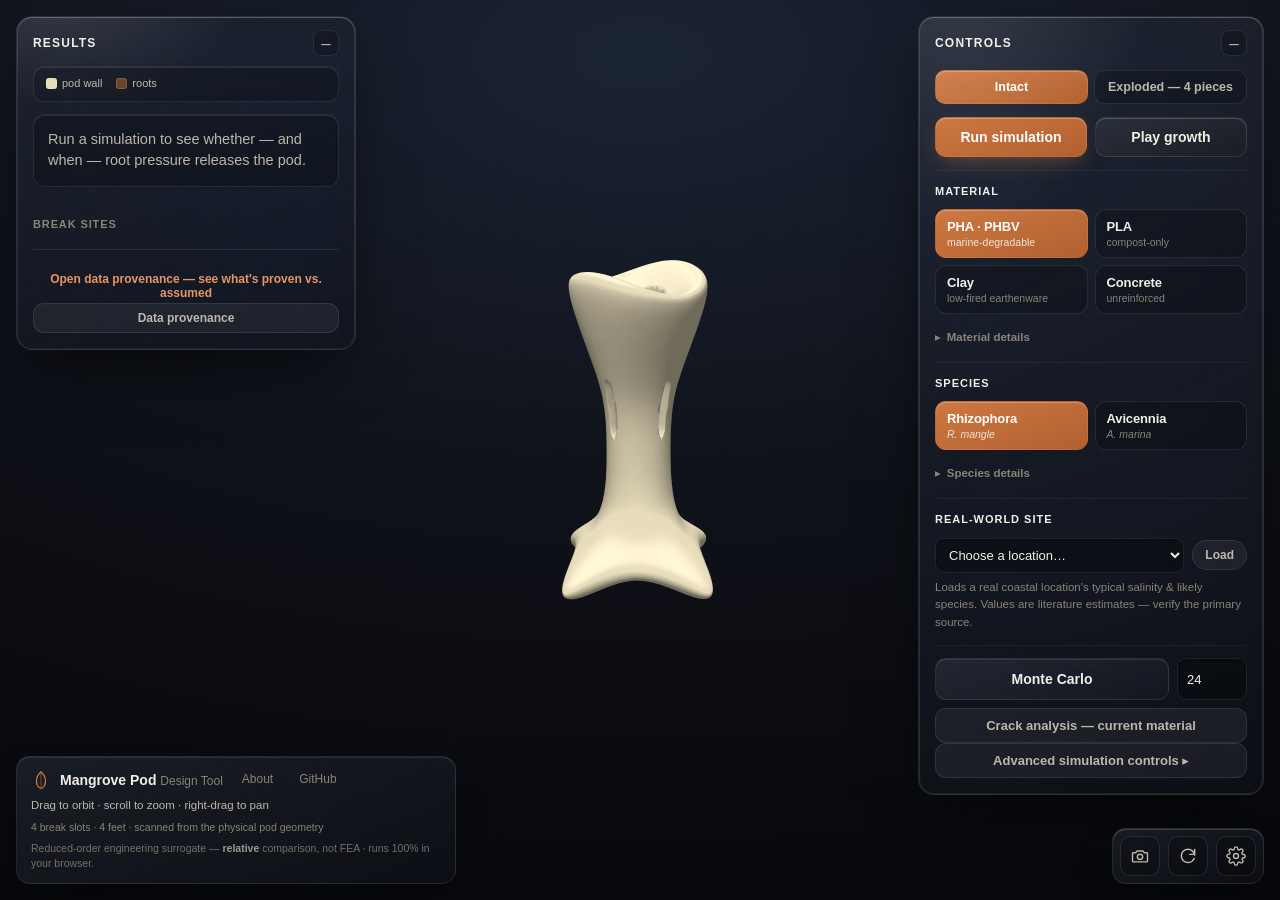
==== docs/index.html @ 07806702 "Stop the underground roots loading the pod wall Closes the station-count parity gap: the browser cou" ====
<!DOCTYPE html>
<html lang="en">
<head>
<meta charset="utf-8">
<meta name="viewport" content="width=device-width, initial-scale=1">
<title>Mangrove Pod — Design Tool</title>
<script src="https://cdn.plot.ly/plotly-2.35.2.min.js" charset="utf-8"></script>
<link rel="stylesheet" href="static/base.css?v=44">
<link rel="stylesheet" href="static/style.css?v=44">
</head>
<body class="tool-body">
<div id="boot"><div class="boot-mark"></div><div id="bootmsg">Loading the pod &amp; booting the in-browser engine…</div></div>

<!-- ===== FULL-BLEED 3-D SCENE (background) ============================== -->
<div id="viewpane">
  <div id="plot"></div>
  <div id="overlay" class="hidden" role="status" aria-live="polite"><div class="spinner"></div><span id="overlayMsg">simulating…</span></div>
  <div id="animBar" class="animbar hidden">
    <button id="animPlay" class="abtn" onclick="document.getElementById('playBtn').click()" title="play / pause" aria-label="play / pause"></button>
    <div class="seg small" id="speedSeg">
      <button type="button" class="segbtn active" data-speed="1">1×</button>
      <button type="button" class="segbtn" data-speed="2">2×</button>
      <button type="button" class="segbtn" data-speed="4">4×</button>
    </div>
    <input type="range" id="anim_timeline" class="animrange" min="1" max="120" step="1" value="1" title="scrub through growth">
    <div id="anim_readout" class="animreadout">—</div>
  </div>
</div>

<!-- ===== TOP-LEFT — RESULTS ============================================ -->
<aside id="results" class="glasspanel glass-sheen panel-tl">
  <div class="panel-head">
    <h2 class="results-h">Results</h2>
    <button id="panel-results-min" class="minbtn" title="collapse" aria-label="collapse">–</button>
  </div>
  <div class="panel-scroll" id="resultsScroll">
    <div class="viewpane-legend" id="legend"></div>
    <div id="verdict" class="verdict idle" role="status" aria-live="polite">Run a simulation to see whether — and when — root pressure releases the pod.</div>
    <div id="timeline" class="timeline hidden"></div>
    <div id="statcards"></div>
    <h3>Break sites</h3>
    <div id="siteChart"></div>
    <div id="stressChartWrap" class="hidden">
      <h3>Seam stress vs. remaining strength <span class="subnote">MPa over the growth window</span></h3>
      <div id="stressChart"></div>
    </div>
    <div id="detail"></div>
    <div id="provMini" class="provmini"></div>
    <button id="provBtn" class="ghost small wide">Data provenance</button>
  </div>
</aside>

<!-- ===== TOP-RIGHT — PRIMARY CONTROLS ================================= -->
<aside id="controls" class="glasspanel glass-sheen panel-tr">
  <div class="panel-head">
    <h2 class="results-h">Controls</h2>
    <button id="panel-controls-min" class="minbtn" title="collapse" aria-label="collapse">–</button>
  </div>
  <div class="panel-scroll" id="controlsScroll">
    <!-- view -->
    <div class="seg" id="viewSeg">
      <button type="button" class="segbtn active" data-view="intact">Intact</button>
      <button type="button" class="segbtn" data-view="exploded">Exploded — 4 pieces</button>
    </div>

    <!-- primary run actions -->
    <div class="actions primary-actions">
      <button id="runBtn" class="primary">Run simulation</button>
      <button id="playBtn" class="primary alt">Play growth</button>
    </div>

    <!-- material presets (big toggles) -->
    <div class="ctl-group">
      <div class="ctl-label">Material</div>
      <div class="toggle-grid" id="materialToggles">
        <button type="button" class="ptoggle" data-material="pha"><b>PHA · PHBV</b><span>marine-degradable</span></button>
        <button type="button" class="ptoggle" data-material="pla"><b>PLA</b><span>compost-only</span></button>
        <button type="button" class="ptoggle" data-material="clay"><b>Clay</b><span>low-fired earthenware</span></button>
        <button type="button" class="ptoggle" data-material="concrete"><b>Concrete</b><span>unreinforced</span></button>
      </div>
      <!-- hidden source-of-truth select (engine + app.js read this id unchanged) -->
      <select id="material" class="src-select">
        <option value="pha">PHA / PHBV — marine-degradable</option>
        <option value="pla">PLA — industrial-compost only</option>
        <option value="clay">Clay — low-fired earthenware</option>
        <option value="concrete">Concrete — unreinforced</option>
      </select>
      <div id="materialWarn" class="warn hidden"></div>
      <details class="mini-detail">
        <summary>Material details</summary>
        <div id="materialCard" class="matcard"></div>
        <p class="estnote">All material constants are <b>engineering estimates requiring lab
          verification</b> — not datasheet or pod-measured values.</p>
      </details>
    </div>

    <!-- species presets (toggles) -->
    <div class="ctl-group">
      <div class="ctl-label">Species</div>
      <div class="toggle-grid two" id="speciesToggles">
        <button type="button" class="ptoggle" data-species="rhizophora"><b>Rhizophora</b><span><i>R. mangle</i></span></button>
        <button type="button" class="ptoggle" data-species="avicennia"><b>Avicennia</b><span><i>A. marina</i></span></button>
      </div>
      <select id="species" class="src-select">
        <option value="rhizophora">Rhizophora mangle</option>
        <option value="avicennia">Avicennia marina</option>
      </select>
      <details class="mini-detail">
        <summary>Species details</summary>
        <div id="speciesInfo" class="matcard"></div>
        <p class="hint" id="salNote"></p>
      </details>
    </div>

    <!-- real-world site loader -->
    <div class="ctl-group site-loader">
      <div class="ctl-label">Real-world site</div>
      <div class="site-row">
        <select id="siteSelect" aria-label="Real-world coastal site"></select>
        <button id="siteLoad" class="ghost small">Load</button>
      </div>
      <p class="hint" id="siteNote">Loads a real coastal location's typical salinity &amp; likely
        species. Values are literature estimates — verify the primary source.</p>
    </div>

    <!-- secondary analyses -->
    <div class="ctl-group secondary-actions">
      <div class="mcrow">
        <button id="mcBtn">Monte Carlo</button>
        <input type="number" id="n_runs" value="24" min="2" max="120"
               title="number of randomized pods to sample" aria-label="Monte Carlo sample count">
      </div>
      <button id="crackBtn" class="ghost wide">Crack analysis — current material</button>
      <button id="advBtn" class="ghost wide adv-open">Advanced simulation controls ▸</button>
    </div>
  </div>
</aside>

<!-- ===== BOTTOM-LEFT — branding + interaction hint ==================== -->
<div class="panel-bl">
  <div class="brand-row">
    <a class="brand-mark" href="index.html" aria-label="Mangrove Pod — Design Tool">
      <svg class="nav-mark" viewBox="0 0 24 24" fill="none" aria-hidden="true">
        <path d="M12 2c3.6 3.2 5.4 7 5.4 11.1 0 4.3-2.4 8.9-5.4 8.9s-5.4-4.6-5.4-8.9C6.6 9 8.4 5.2 12 2Z"
              stroke="currentColor" stroke-width="1.5" stroke-linejoin="round"/>
        <path d="M12 3.2V21" stroke="currentColor" stroke-width="1.2" opacity=".55"/>
      </svg>
      <span>Mangrove&nbsp;Pod <span class="nav-sub">Design Tool</span></span>
    </a>
    <a class="mini-link" href="showcase.html">About</a>
    <a class="mini-link" href="https://github.com/antalneu/mangrove-pod-sim" target="_blank" rel="noopener">GitHub</a>
  </div>
  <div class="hint-row">Drag to orbit · scroll to zoom · right-drag to pan</div>
  <div class="scene-note" id="podinfo">loading pod…</div>
  <div class="scene-note dim">Reduced-order engineering surrogate — <b>relative</b> comparison, not FEA · runs 100% in your browser.</div>
</div>

<!-- ===== BOTTOM-RIGHT — icon cluster ================================== -->
<div class="panel-br">
  <div id="settingsPop" class="settings-pop hidden">
    <div class="pop-label">Layers</div>
    <label class="chk"><input type="checkbox" id="show_stress" checked> Stress heatmap overlay</label>
    <label class="chk"><input type="checkbox" id="show_roots" checked> Roots</label>
    <label class="chk"><input type="checkbox" id="show_ground" checked> Ground / substrate</label>
    <button id="advBtn2" class="ghost small wide adv-open">Advanced simulation controls ▸</button>
  </div>
  <div class="icon-cluster">
    <button id="shotBtn" class="iconbtn" title="Save a screenshot (PNG)" aria-label="screenshot">
      <svg viewBox="0 0 24 24" fill="none" stroke="currentColor" stroke-width="1.7" stroke-linecap="round" stroke-linejoin="round">
        <path d="M4 8h3l1.5-2h7L17 8h3a1 1 0 0 1 1 1v9a1 1 0 0 1-1 1H4a1 1 0 0 1-1-1V9a1 1 0 0 1 1-1Z"/><circle cx="12" cy="13" r="3.2"/></svg>
    </button>
    <button id="resetViewBtn" class="iconbtn" title="Reset the camera view" aria-label="reset view">
      <svg viewBox="0 0 24 24" fill="none" stroke="currentColor" stroke-width="1.7" stroke-linecap="round" stroke-linejoin="round">
        <path d="M20 11a8 8 0 1 0-.6 4"/><path d="M20 4v6h-6"/></svg>
    </button>
    <button id="settingsBtn" class="iconbtn" title="Layers &amp; settings" aria-label="settings">
      <svg viewBox="0 0 24 24" fill="none" stroke="currentColor" stroke-width="1.7" stroke-linecap="round" stroke-linejoin="round">
        <circle cx="12" cy="12" r="3"/><path d="M19.4 15a1.65 1.65 0 0 0 .33 1.82l.06.06a2 2 0 1 1-2.83 2.83l-.06-.06a1.65 1.65 0 0 0-1.82-.33 1.65 1.65 0 0 0-1 1.51V21a2 2 0 0 1-4 0v-.09A1.65 1.65 0 0 0 9 19.4a1.65 1.65 0 0 0-1.82.33l-.06.06a2 2 0 1 1-2.83-2.83l.06-.06a1.65 1.65 0 0 0 .33-1.82 1.65 1.65 0 0 0-1.51-1H3a2 2 0 0 1 0-4h.09A1.65 1.65 0 0 0 4.6 9a1.65 1.65 0 0 0-.33-1.82l-.06-.06a2 2 0 1 1 2.83-2.83l.06.06a1.65 1.65 0 0 0 1.82.33H9a1.65 1.65 0 0 0 1-1.51V3a2 2 0 0 1 4 0v.09a1.65 1.65 0 0 0 1 1.51 1.65 1.65 0 0 0 1.82-.33l.06-.06a2 2 0 1 1 2.83 2.83l-.06.06a1.65 1.65 0 0 0-.33 1.82V9c.2.63.77 1.09 1.44 1.15H21a2 2 0 0 1 0 4h-.09a1.65 1.65 0 0 0-1.51 1Z"/></svg>
    </button>
  </div>
</div>

<!-- ===== ADVANCED CONTROLS DRAWER (right slide-in) ==================== -->
<div id="advPanel" class="provpanel hidden">
  <div class="provinner">
    <div class="provtop">
      <h2>Advanced simulation controls</h2>
      <button id="advClose" class="ghost">Close</button>
    </div>
    <p class="controls-intro">Every granular control lives here. Shape the break, the growing
      conditions and the solver, then run the simulation from the top-right panel.</p>

    <section>
      <h2>Break design</h2>
      <label>Design preset
        <select id="preset">
          <option value="as-drawn">As drawn (detected geometry)</option>
          <option value="unscored-seams">As moulded — no seam scoring</option>
          <option value="shallow-seams">Shallow seam scoring (60%)</option>
          <option value="deep-seams">Deep seam scoring (92%)</option>
          <option value="shorter-slots">Shorter slots</option>
          <option value="longer-slots">Longer slots</option>
          <option value="slots-higher">Slots higher</option>
          <option value="slots-lower">Slots lower</option>
          <option value="wider-slots">Wider slots</option>
          <option value="narrower-slots">Narrower slots</option>
          <option value="8-slots">Eight slots</option>
          <option value="slots-over-splits">Slots over splits</option>
          <option value="deep-base-score">Deep base score</option>
          <option value="custom">Custom…</option>
        </select>
      </label>
      <div id="paramBox">
        <label>Number of break slots <output id="o_n_slots">4</output>
          <input type="range" id="n_slots" min="3" max="10" step="1" value="4"></label>
        <label>Slot length <span class="unit">× pod height</span> <output id="o_slot_length_frac">0.22</output>
          <input type="range" id="slot_length_frac" min="0.08" max="0.40" step="0.01" value="0.22"></label>
        <label>Slot width <span class="unit">degrees</span> <output id="o_slot_width_deg">15</output>
          <input type="range" id="slot_width_deg" min="6" max="30" step="1" value="15"></label>
        <label>Slot height on the wall <span class="unit">× pod height</span> <output id="o_slot_z_center_frac">0.55</output>
          <input type="range" id="slot_z_center_frac" min="0.35" max="0.70" step="0.01" value="0.55"></label>
        <label>Align slots over
          <select id="align"><option value="feet">the feet</option><option value="split">the splits (between feet)</option></select></label>
        <label>Base split scoring <output id="o_split_score">0.35</output>
          <input type="range" id="split_score" min="0" max="0.9" step="0.05" value="0.35"></label>
      </div>
      <div class="subhead">Quarter-piece seams <span class="subnote">rim → slot → foot</span></div>
      <label>Seam depth / scoring <output id="o_seam_score">0.85</output>
        <input type="range" id="seam_score" min="0" max="0.95" step="0.01" value="0.85"></label>
      <p class="hint" id="seamThicknessNote">Scoring is the strongest lever in the model: wall stress
        rises as 1/t for hoop tension and 1/t² for bending, so the net wall left at the seam decides
        whether a root can release the pod at all.</p>
      <label>Seam width <span class="unit">degrees</span> <output id="o_seam_width_deg">50</output>
        <input type="range" id="seam_width_deg" min="10" max="80" step="2" value="50"></label>
      <label>Seam rotation <span class="unit">degrees</span> <output id="o_theta_offset_deg">0</output>
        <input type="range" id="theta_offset_deg" min="-45" max="45" step="1" value="0"></label>
    </section>

    <section>
      <h2>Environment</h2>
      <label>Salinity <span class="unit">ppt</span> <output id="o_salinity_ppt">20</output>
        <input type="range" id="salinity_ppt" min="0" max="40" step="1" value="20"></label>
      <p class="hint" id="salNoteAdv">Optimal early-growth band shown per species; outside it,
        growth slows and the same steps span more real time. Use the <b>Real-world site</b>
        loader (top-right) to set salinity for a named location.</p>
    </section>

    <section>
      <h2>Root force <span class="tag est">estimate</span></h2>
      <label>Root growth pressure <span class="unit">MPa</span> <output id="o_root_pressure_mpa">0.75</output>
        <input type="range" id="root_pressure_mpa" min="0.5" max="1.0" step="0.05" value="0.75"></label>
      <p class="hint">Default 0.5–1.0 MPa is <b>estimated from general tree-root
        biomechanics</b> (not mangrove-specific). Treat as a starting point pending
        physical validation.</p>
      <div class="calib">
        <label class="chk"><input type="checkbox" id="calibration_active"> Calibration mode — use a measured force</label>
        <div id="calibBox" class="calibbox">
          <label>Measured root force <span class="unit">N</span>
            <input type="number" id="calibration_force_n" placeholder="e.g. 3.5" step="0.1" min="0"></label>
          <label>Root-tip contact area <span class="unit">mm²</span>
            <input type="number" id="calibration_area_mm2" value="5" step="0.5" min="0.1"></label>
          <div id="calibOut" class="calibout">enter a load-cell reading to override the estimate</div>
        </div>
      </div>
    </section>

    <section>
      <h2>Root growth stage</h2>
      <label>Root growth stage <output id="o_root_stage">100</output><span class="unit">%</span>
        <input type="range" id="root_stage" min="0" max="100" step="1" value="100"></label>
      <p class="hint">How far the prop-root cage has extended into the substrate. Roots stay
        hidden inside the intact pod — they appear in the <b>Exploded</b> view or once the
        animation breaks through.</p>
    </section>

    <section>
      <h2>Solver</h2>
      <div class="subhead">Root growth</div>
      <label>Random seed <output id="o_seed">1</output>
        <input type="range" id="seed" min="0" max="60" step="1" value="1"></label>
      <label>Root downward bias <output id="o_down_bias">0.55</output>
        <input type="range" id="down_bias" min="0.1" max="1.0" step="0.05" value="0.55"></label>
      <label>Root pull toward slots / feet <output id="o_slot_bias">2.2</output>
        <input type="range" id="slot_bias" min="0" max="4" step="0.1" value="2.2"></label>
      <label>Root density <span class="unit">attractors</span> <output id="o_n_attractors">2600</output>
        <input type="range" id="n_attractors" min="1000" max="4000" step="100" value="2600"></label>
      <div class="subhead">Pressure &amp; failure</div>
      <label>Wall contact stiffness <output id="o_contact_stiffness">20</output>
        <input type="range" id="contact_stiffness" min="5" max="40" step="1" value="20"></label>
      <label>Simulation length <span class="unit">steps</span> <output id="o_n_time_steps">120</output>
        <input type="range" id="n_time_steps" min="60" max="160" step="5" value="120"></label>
      <label>Planting-team pull assist <span class="unit">MPa</span> <output id="o_pull_assist">0</output>
        <input type="range" id="pull_assist" min="0" max="1" step="0.05" value="0"></label>
      <p class="hint">An extra bearing pressure applied below the waist, standing in for a
        planting team helping the pod open at outplanting.</p>
    </section>
  </div>
</div>

<!-- ===== DATA PROVENANCE DRAWER ======================================= -->
<div id="provPanel" class="provpanel hidden">
  <div class="provinner">
    <div class="provtop">
      <h2>Data provenance — what's proven vs. assumed</h2>
      <button id="provClose" class="ghost">Close</button>
    </div>
    <div id="provRoadmap" class="roadmap"></div>
    <div id="provCounts" class="provcounts"></div>
    <div id="provTable"></div>
  </div>
</div>

<!-- ===== CRACK ANALYSIS DRAWER ======================================== -->
<div id="crackPanel" class="provpanel hidden">
  <div class="provinner">
    <div class="provtop">
      <h2>Material crack analysis</h2>
      <button id="crackClose" class="ghost">Close</button>
    </div>
    <div id="crackBody"></div>
  </div>
</div>

<script src="data/pod.js?v=44"></script>
<script src="data/pieces.js?v=44"></script>
<script src="data/podviz.js?v=44"></script>
<script src="static/engine.js?v=44"></script>
<script src="static/app.js?v=44"></script>
</body>
</html>
---- docs/static/base.css ----
/* =========================================================================
   base.css — shared design system for the Mangrove Pod site
   DARK "Liquid Glass" direction (iOS-27 refined): near-black neutral stage,
   translucent frosted panels with real depth, background-responsive blur, a
   specular top edge and soft inner shading so glass reads as a physical pane —
   tuned for contrast/legibility, not raw transparency. The pod's own material
   colours (terracotta clay / concrete grey / tan bioplastic) are the only hues.
   ========================================================================= */
:root{
  /* --- stage (the near-black neutral the glass floats on) --- */
  --stage:      #0a0b0e;   /* base background                          */
  --stage-2:    #121722;   /* faint lift toward the 3-D scene          */
  --stage-3:    #0d0f14;   /* deep edges                               */

  /* --- glass fills (dark translucency, contrast-tuned) --- */
  --glass-a:    rgba(38,42,52,.60);   /* panel — top of the fill gradient   */
  --glass-b:    rgba(18,20,27,.52);   /* panel — bottom of the fill gradient*/
  --card-a:     rgba(48,53,64,.55);   /* raised card — lighter, catches light*/
  --card-b:     rgba(24,27,35,.48);
  --sink:       rgba(0,0,0,.30);      /* recessed field (inputs)            */
  --sink-2:     rgba(0,0,0,.22);

  /* --- glass edges (the specular/depth cues) --- */
  --edge:       rgba(255,255,255,.09);   /* hairline border               */
  --edge-soft:  rgba(255,255,255,.055);  /* fainter divider               */
  --edge-hi:    rgba(255,255,255,.18);   /* bright specular top rim       */
  --edge-hi-2:  rgba(255,255,255,.10);   /* secondary sheen               */
  --edge-lo:    rgba(0,0,0,.45);         /* dark bottom edge              */

  /* --- glass filters --- */
  --blur:       blur(26px) saturate(185%) brightness(1.06);
  --blur-lite:  blur(16px) saturate(160%);

  /* legacy aliases (kept so any older rule/selector stays coherent in dark) */
  --paper:      var(--stage);
  --paper-2:    #14161d;
  --paper-3:    #191c24;
  --paper-sink: var(--sink);
  --line:       var(--edge);
  --line-soft:  var(--edge-soft);

  /* --- ink (warm near-white on dark; never pure #fff) --- */
  --ink:        #f2efe8;   /* headlines / primary text                 */
  --ink-2:      #bdb7ab;   /* body / secondary                         */
  --ink-3:      #8a8477;   /* muted / captions                         */

  /* --- material accents (the ONLY real colour — echo the 3-D pod) --- */
  --clay:       #cd7842;   /* terracotta earthenware (brightened for dark) */
  --clay-deep:  #b1602f;
  --clay-lite:  #e69564;   /* thin text / rims                          */
  --concrete:   #a8a49a;   /* unreinforced concrete grey                */
  --tan:        #d4b063;   /* tan bioplastic                            */
  --tan-deep:   #b8934a;

  --accent:     var(--clay);
  --good:       #74b06a;   /* botanical green (verdicts) on dark        */
  --warn:       var(--clay);
  --bad:        #dd6350;

  /* --- type --- */
  --sans: -apple-system, "SF Pro Display", "SF Pro Text", "Helvetica Neue",
          Helvetica, Arial, system-ui, "Segoe UI", Roboto, sans-serif;
  --mono: "SF Mono", ui-monospace, "SFMono-Regular", "Roboto Mono", Menlo,
          Consolas, monospace;

  --nav-h: 60px;
  --maxw: 1240px;
  --ease: cubic-bezier(.22,.61,.36,1);
}

*{box-sizing:border-box}
html{-webkit-text-size-adjust:100%}
html,body{margin:0;background:var(--stage);color:var(--ink);
  font-family:var(--sans);font-size:16px;line-height:1.6;
  -webkit-font-smoothing:antialiased;text-rendering:optimizeLegibility}
body{overflow-x:hidden}
a{color:inherit;text-decoration:none}
img{max-width:100%}

/* -------- the Liquid-Glass recipe (shared) --------
   dark translucent fill with a soft top→bottom light gradient, strong
   background-responsive blur, a hairline border, and layered inset shadows:
   a bright specular top rim + a dark bottom edge = a pane with real depth. */
.glass{
  position:relative;
  background:linear-gradient(157deg,var(--glass-a),var(--glass-b));
  backdrop-filter:var(--blur);-webkit-backdrop-filter:var(--blur);
  border:1px solid var(--edge);
  box-shadow:
    inset 0 1px 0 var(--edge-hi),
    inset 0 0 0 1px var(--edge-hi-2),
    inset 0 -1px 0 var(--edge-lo),
    0 18px 48px -14px rgba(0,0,0,.66);
}
/* a faint diagonal specular sheen across the top — reads as light catching glass */
.glass-sheen::before{content:"";position:absolute;inset:0;border-radius:inherit;
  pointer-events:none;background:
    radial-gradient(120% 80% at 12% -10%, rgba(255,255,255,.12), rgba(255,255,255,0) 46%);
  mix-blend-mode:screen}

/* -------- typography primitives -------- */
.eyebrow{font-size:12px;font-weight:600;letter-spacing:.16em;text-transform:uppercase;
  color:var(--ink-3)}
.eyebrow.accent{color:var(--clay)}
h1,h2,h3{margin:0;font-weight:600;letter-spacing:-.02em;line-height:1.05;color:var(--ink)}
.display{font-size:clamp(2.6rem,7vw,5.6rem);font-weight:600;letter-spacing:-.035em;line-height:1.0}
.headline{font-size:clamp(1.9rem,4.2vw,3.4rem);font-weight:600;letter-spacing:-.028em;line-height:1.08}
.lede{font-size:clamp(1.05rem,1.7vw,1.35rem);color:var(--ink-2);font-weight:400;line-height:1.5}
.tnum{font-variant-numeric:tabular-nums}

/* -------- shared top nav (glass) -------- */
.nav{position:fixed;top:0;left:0;right:0;height:var(--nav-h);z-index:60;
  display:flex;align-items:center;justify-content:space-between;
  padding:0 clamp(16px,4vw,40px);
  background:linear-gradient(180deg,rgba(20,22,29,.72),rgba(12,13,18,.60));
  backdrop-filter:var(--blur);-webkit-backdrop-filter:var(--blur);
  border-bottom:1px solid var(--edge);
  box-shadow:inset 0 1px 0 var(--edge-hi), 0 10px 30px -12px rgba(0,0,0,.7);
  transition:border-color .3s, background .3s}
.nav.scrolled{background:linear-gradient(180deg,rgba(20,22,29,.82),rgba(12,13,18,.7))}
.nav-brand{display:flex;align-items:center;gap:10px;font-weight:600;letter-spacing:-.01em;
  font-size:15px;color:var(--ink)}
.nav-sub{color:var(--ink-3);font-weight:500;font-size:13px;letter-spacing:0}
.nav-mark{width:22px;height:22px;flex:0 0 auto;color:var(--clay)}
.nav-links{display:flex;align-items:center;gap:6px}
.nav-link{position:relative;padding:8px 14px;border-radius:999px;font-size:14px;font-weight:500;
  color:var(--ink-2);transition:color .2s, background .2s}
.nav-link:hover{color:var(--ink)}
.nav-link.active{color:var(--ink);font-weight:600}
.nav-link.active::after{content:"";position:absolute;left:14px;right:14px;bottom:2px;height:2px;
  border-radius:2px;background:var(--clay)}
.nav-link.cta{background:var(--clay);color:#fff;font-weight:600}
.nav-link.cta:hover{background:var(--clay-deep);color:#fff}
.nav-ext{color:var(--ink-3);font-size:13px;padding:8px 12px;border-radius:999px;
  transition:color .2s, background .2s}
.nav-ext:hover{color:var(--ink);background:var(--edge-soft)}

/* -------- buttons (shared, glassy) -------- */
.btn{cursor:pointer;font-family:inherit;font-size:14px;font-weight:600;
  border-radius:999px;padding:11px 22px;border:1px solid var(--edge);
  background:linear-gradient(160deg,var(--card-a),var(--card-b));color:var(--ink);
  backdrop-filter:var(--blur-lite);-webkit-backdrop-filter:var(--blur-lite);
  box-shadow:inset 0 1px 0 var(--edge-hi-2);transition:.18s var(--ease)}
.btn:hover{border-color:var(--edge-hi);color:#fff}
.btn.solid,.btn.clay{background:linear-gradient(160deg,var(--clay),var(--clay-deep));
  border-color:transparent;color:#fff;box-shadow:inset 0 1px 0 rgba(255,255,255,.25),0 6px 18px -6px rgba(205,120,66,.5)}
.btn.solid:hover,.btn.clay:hover{filter:brightness(1.07)}

/* -------- utility -------- */
.wrap{max-width:var(--maxw);margin:0 auto;width:100%}
.sr-only{position:absolute;width:1px;height:1px;overflow:hidden;clip:rect(0 0 0 0)}

@media (prefers-reduced-motion: reduce){
  *{scroll-behavior:auto !important}
}
---- docs/static/style.css ----
/* =========================================================================
   style.css — Design Tool, DARK "Liquid Glass" theme (matches base.css tokens)
   Depends on base.css (loaded first) for the palette, glass recipe, nav, buttons.
   Every selector app.js emits dynamically is preserved — only the surface
   treatment changes. Simulation logic/data untouched.
   ========================================================================= */
.tool-body{font-size:14px;color:var(--ink);
  background:
    radial-gradient(140% 120% at 18% -8%, #171d2a 0%, transparent 42%),
    radial-gradient(120% 120% at 100% 0%, #14110e 0%, transparent 40%),
    var(--stage)}

/* ---- boot veil ---- */
#boot{position:fixed;inset:0;z-index:200;display:flex;flex-direction:column;
  align-items:center;justify-content:center;gap:16px;
  background:radial-gradient(120% 100% at 50% 20%, #12141b 0%, var(--stage) 70%);
  color:var(--ink-3);font-size:14px;text-align:center;padding:0 24px}
#boot.hidden{display:none}
.boot-mark{width:30px;height:30px;border-radius:50%;border:2px solid var(--edge);
  border-top-color:var(--clay);animation:bootspin 1s linear infinite}
@keyframes bootspin{to{transform:rotate(360deg)}}
#bootmsg small{color:var(--ink-3)}

/* =========================================================================
   FULL-BLEED SCENE + FLOATING GLASS PANELS (structural overhaul)
   The 3-D pod fills the whole window as the background; compact glass panels
   float in the four corners. Same --glass-* tokens + .glass recipe as before,
   so every panel reads as one system.
   ========================================================================= */
html,body.tool-body{height:100%}
body.tool-body{overflow:hidden}

/* glass panel shell (top-left results / top-right controls) */
.glasspanel{position:fixed;z-index:20;display:flex;flex-direction:column;
  border-radius:16px;overflow:hidden;
  background:linear-gradient(157deg,var(--glass-a),var(--glass-b));
  backdrop-filter:var(--blur);-webkit-backdrop-filter:var(--blur);
  border:1px solid var(--edge);
  box-shadow:inset 0 1px 0 var(--edge-hi), inset 0 0 0 1px var(--edge-hi-2),
    inset 0 -1px 0 var(--edge-lo), 0 24px 60px -18px rgba(0,0,0,.7)}
/* max-heights reserve room at the bottom of each side so the top panels never
   run into the bottom corner elements (left → branding panel; right → icon cluster) */
.panel-tl{top:16px;left:16px;width:340px;max-height:calc(100vh - 176px)}
.panel-tr{top:16px;right:16px;width:346px;max-height:calc(100vh - 104px)}
.panel-head{display:flex;align-items:center;justify-content:space-between;
  padding:13px 16px 8px;flex:0 0 auto}
.panel-head .results-h{margin:0}
.panel-scroll{overflow-y:auto;padding:2px 16px 16px;flex:1 1 auto}
.minbtn{width:26px;height:26px;border-radius:8px;border:1px solid var(--edge);
  background:var(--sink-2);color:var(--ink-2);cursor:pointer;font-size:17px;line-height:1;
  display:flex;align-items:center;justify-content:center;flex:0 0 auto;font-family:inherit}
.minbtn:hover{border-color:var(--edge-hi);color:var(--ink)}
.glasspanel.min{max-height:none}
.glasspanel.min .panel-scroll{display:none}

/* control groups inside the top-right panel */
.ctl-group{margin-top:13px;padding-top:12px;border-top:1px solid var(--edge-soft)}
.ctl-group:first-child{margin-top:0;padding-top:0;border-top:none}
.ctl-label{font-size:11px;text-transform:uppercase;letter-spacing:.09em;
  color:var(--ink);font-weight:700}
/* Run + Play side by side to keep the whole panel compact
   (double class beats the later `.actions{flex-direction:column}` rule) */
.actions.primary-actions{display:grid;grid-template-columns:1fr 1fr;gap:8px;margin-top:13px}
.actions.primary-actions button{padding:11px 10px}
.secondary-actions .mcrow{margin-bottom:8px}

/* preset toggle buttons (material / species) */
.toggle-grid{display:grid;grid-template-columns:1fr 1fr;gap:7px;margin-top:8px}
.ptoggle{display:flex;flex-direction:column;align-items:flex-start;gap:2px;
  padding:9px 11px;border:1px solid var(--edge);border-radius:11px;cursor:pointer;
  background:var(--sink-2);color:var(--ink-2);font-family:inherit;text-align:left;
  transition:.15s var(--ease)}
.ptoggle b{font-size:13px;font-weight:700;color:var(--ink);letter-spacing:-.01em}
.ptoggle span{font-size:10.5px;color:var(--ink-3)}
.ptoggle:hover{border-color:var(--edge-hi)}
.ptoggle.active{background:linear-gradient(160deg,var(--clay),var(--clay-deep));
  border-color:transparent;box-shadow:inset 0 1px 0 rgba(255,255,255,.25)}
.ptoggle.active b{color:#fff}
.ptoggle.active span,.ptoggle.active span i{color:rgba(255,255,255,.82)}

/* hidden source-of-truth selects — engine + app.js read these ids unchanged */
.src-select{display:none}

/* collapsible material / species detail */
.mini-detail{margin-top:11px}
.mini-detail>summary{cursor:pointer;list-style:none;font-size:11.5px;color:var(--ink-3);
  font-weight:600;padding:3px 0}
.mini-detail>summary::-webkit-details-marker{display:none}
.mini-detail>summary::before{content:"▸";display:inline-block;margin-right:6px;
  transition:transform .15s}
.mini-detail[open]>summary::before{transform:rotate(90deg)}
.mini-detail>summary:hover{color:var(--ink-2)}

/* real-world site loader */
.site-row{display:flex;gap:8px;margin-top:9px;align-items:stretch}
.site-row select{flex:1 1 auto;margin-top:0;min-width:0}
.site-row .ghost{flex:0 0 auto;align-self:center}

.controls-intro{margin:0 0 20px;font-size:13px;line-height:1.55;color:var(--ink-2)}
.controls-intro b{color:var(--ink)}

section{margin-bottom:22px;padding-bottom:18px;border-bottom:1px solid var(--edge-soft)}
section:last-child{border-bottom:none}
h2{font-size:12px;text-transform:uppercase;letter-spacing:.1em;color:var(--ink);
  font-weight:700;margin:0 0 14px;display:flex;align-items:center;gap:9px}
h2::before{content:"";width:3px;height:13px;border-radius:2px;
  background:linear-gradient(var(--clay-lite),var(--clay-deep));
  box-shadow:0 0 10px rgba(205,120,66,.5);display:inline-block;flex:0 0 auto}
h3{font-size:11px;text-transform:uppercase;letter-spacing:.08em;color:var(--ink-3);
  font-weight:600;margin:18px 0 8px}

label{display:block;margin:12px 0;font-size:12.5px;color:var(--ink-2)}
label output{float:right;color:var(--ink);font-weight:700;font-variant-numeric:tabular-nums}
.unit{color:var(--ink-3);font-weight:400;font-size:11px}
input[type=range]{width:100%;margin-top:8px;accent-color:var(--clay);cursor:pointer}
select,input[type=number]{width:100%;margin-top:6px;background:var(--sink);
  color:var(--ink);border:1px solid var(--edge);border-radius:9px;padding:8px 9px;
  font-family:inherit;font-size:13px;
  box-shadow:inset 0 1px 2px rgba(0,0,0,.35);transition:.15s var(--ease)}
select:focus,input:focus{outline:none;border-color:var(--clay);
  box-shadow:inset 0 1px 2px rgba(0,0,0,.35), 0 0 0 3px rgba(205,120,66,.20)}
select option{background:#161922;color:var(--ink)}
.toggles{margin-top:12px;display:flex;flex-direction:column;gap:9px}
.chk{display:flex;align-items:center;gap:9px;margin:0;cursor:pointer;color:var(--ink-2)}
.chk input{accent-color:var(--clay);width:15px;height:15px}
.hint{color:var(--ink-3);font-size:11.5px;line-height:1.55;margin:6px 0 0}
.hint b{color:var(--ink-2)}

.subhead{margin:18px 0 6px;font-size:10.5px;text-transform:uppercase;letter-spacing:.08em;
  color:var(--clay-lite);font-weight:700}
.subnote{color:var(--ink-3);font-weight:400;text-transform:none;letter-spacing:0;font-size:11px}

/* ---- advanced collapsible ---- */
.advanced{margin-bottom:22px;padding-bottom:18px;border-bottom:1px solid var(--edge-soft);
  border-top:1px solid var(--edge-soft);padding-top:6px}
.advanced summary{cursor:pointer;list-style:none;font-size:12px;font-weight:700;
  text-transform:uppercase;letter-spacing:.08em;color:var(--ink-2);padding:10px 0;
  display:flex;align-items:center;gap:9px}
.advanced summary::-webkit-details-marker{display:none}
.advanced summary::before{content:"";width:8px;height:8px;border-right:1.5px solid var(--ink-3);
  border-bottom:1.5px solid var(--ink-3);transform:rotate(-45deg);transition:transform .2s;
  margin-left:2px}
.advanced[open] summary::before{transform:rotate(45deg)}
.advanced summary:hover{color:var(--ink)}
.adv-section{padding-top:4px}

/* ---- buttons (tool-specific, glassy) ---- */
.actions{display:flex;flex-direction:column;gap:10px}
.actions button,.mcrow button{cursor:pointer;font-family:inherit;font-size:14px;font-weight:600;
  border:1px solid var(--edge);color:var(--ink);border-radius:11px;padding:12px;
  background:linear-gradient(160deg,var(--card-a),var(--card-b));
  backdrop-filter:var(--blur-lite);-webkit-backdrop-filter:var(--blur-lite);
  box-shadow:inset 0 1px 0 var(--edge-hi-2);transition:.16s var(--ease)}
.actions button:hover,.mcrow button:hover{border-color:var(--edge-hi);color:#fff}
button.primary{background:linear-gradient(160deg,var(--clay),var(--clay-deep));
  border-color:transparent;color:#fff;
  box-shadow:inset 0 1px 0 rgba(255,255,255,.28), 0 8px 22px -8px rgba(205,120,66,.55)}
button.primary:hover{filter:brightness(1.08)}
button.primary.alt{background:linear-gradient(160deg,#2b2f39,#1a1d25);border-color:var(--edge);
  color:var(--ink);box-shadow:inset 0 1px 0 var(--edge-hi)}
button.primary.alt:hover{border-color:var(--edge-hi);filter:brightness(1.1)}
button:disabled{opacity:.5;cursor:wait}
.mcrow{display:flex;gap:8px}
.mcrow button{flex:1}
.mcrow input{width:70px;margin:0}
button.wide{width:100%}
.ghost{cursor:pointer;font-family:inherit;background:var(--edge-soft);border:1px solid var(--edge);
  color:var(--ink-2);font-size:13px;font-weight:600;padding:9px 14px;border-radius:999px;
  transition:.16s var(--ease)}
.ghost:hover{border-color:var(--edge-hi);color:var(--ink)}
.ghost.small{font-size:12px;padding:7px 12px}
.ghost.wide{width:100%;border-radius:11px}

/* ---- tags / estimate notes ---- */
.tag{display:inline-block;font-size:9.5px;font-weight:700;padding:2px 7px;border-radius:10px;
  border:1px solid var(--edge);vertical-align:middle;text-transform:uppercase;letter-spacing:.04em}
.tag.est{border-color:var(--clay);color:var(--clay-lite)}
.tag.lit{border-color:var(--good);color:var(--good)}
.tag.bad{border-color:var(--bad);color:var(--bad)}
.tag.meas{border-color:#4bb39a;color:#4bb39a}
.estnote{font-size:11px;color:var(--clay-lite);line-height:1.5;margin:12px 0 0;
  background:rgba(205,120,66,.10);border:1px solid rgba(205,120,66,.30);border-radius:10px;padding:9px 11px}

/* ---- material / species cards (glass) ---- */
.matcard{margin-top:12px;border:1px solid var(--edge);border-radius:12px;padding:12px;
  background:linear-gradient(160deg,var(--card-a),var(--card-b));
  box-shadow:inset 0 1px 0 var(--edge-hi-2), 0 8px 24px -14px rgba(0,0,0,.6)}
.matblurb{font-size:12px;color:var(--ink-2);line-height:1.55;margin-bottom:9px}
.matrow{display:flex;align-items:baseline;gap:8px;font-size:12px;padding:4px 0;
  border-top:1px solid var(--edge-soft)}
.matrow:first-of-type{border-top:none}
.mk{color:var(--ink-3);flex:0 0 44%}
.mv{color:var(--ink);font-weight:600;font-variant-numeric:tabular-nums}
.mu{color:var(--clay-lite);font-size:10px;margin-left:auto;text-align:right}
.warn{background:rgba(221,99,80,.12);border:1px solid var(--bad);color:#f0a99d;
  border-radius:11px;padding:11px 12px;margin-top:10px;font-size:12px;line-height:1.55;font-weight:600}
.warn.hidden{display:none}
.ok{color:var(--good);font-weight:600}
.warnt{color:var(--bad);font-weight:600}

/* ---- calibration ---- */
.calib{margin-top:14px}
.calibbox{margin-top:9px;padding:11px;border:1px solid var(--edge);border-radius:11px;
  background:linear-gradient(160deg,var(--card-a),var(--card-b));
  box-shadow:inset 0 1px 0 var(--edge-hi-2)}
.calibbox label{margin:7px 0}
.calibout{margin-top:9px;font-size:12px;color:var(--ink-2);line-height:1.6}

/* ---- segmented control (glass) ---- */
.seg{display:flex;gap:6px;margin:4px 0 2px}
.segbtn{flex:1;padding:9px 8px;font-size:12.5px;font-weight:600;border:1px solid var(--edge);
  background:var(--sink-2);color:var(--ink-2);border-radius:10px;cursor:pointer;
  font-family:inherit;transition:.15s var(--ease)}
.segbtn:hover{border-color:var(--edge-hi);color:var(--ink)}
.segbtn.active{background:linear-gradient(160deg,var(--clay),var(--clay-deep));
  border-color:transparent;color:#fff;box-shadow:inset 0 1px 0 rgba(255,255,255,.25)}

/* ---- viewpane: the 3-D stage, now full-bleed behind the floating glass ---- */
#viewpane{position:fixed;inset:0;z-index:0;
  background:
    radial-gradient(130% 100% at 50% 6%, #1b2434 0%, #0f1219 46%, #07080b 100%)}
#plot{width:100%;height:100%}
/* Plotly's built-in hover modebar is replaced by our bottom-right icon cluster */
.modebar{display:none !important}
#overlay{position:absolute;inset:0;display:flex;flex-direction:column;gap:14px;
  align-items:center;justify-content:center;z-index:5;color:var(--ink);
  background:rgba(8,9,12,.5);backdrop-filter:var(--blur-lite);-webkit-backdrop-filter:var(--blur-lite)}
#overlay.hidden{display:none}
.spinner{width:42px;height:42px;border:4px solid var(--edge);border-top-color:var(--clay);
  border-radius:50%;animation:bootspin 1s linear infinite}

/* floating glass chips over the scene (legend / notes / info) */
.viewpane-legend{position:absolute;left:16px;top:14px;display:flex;flex-wrap:wrap;gap:6px 14px;
  font-size:11px;color:var(--ink-2);max-width:60%;
  background:linear-gradient(160deg,var(--glass-a),var(--glass-b));
  backdrop-filter:var(--blur-lite);-webkit-backdrop-filter:var(--blur-lite);
  border:1px solid var(--edge);border-radius:11px;padding:8px 12px;
  box-shadow:inset 0 1px 0 var(--edge-hi), 0 10px 26px -12px rgba(0,0,0,.66)}
.viewpane-legend span{display:flex;align-items:center;gap:5px}
.viewpane-legend i{width:11px;height:11px;border-radius:3px;display:inline-block;
  box-shadow:inset 0 0 0 1px rgba(255,255,255,.14)}
.modelnote,.staticnote{position:absolute;bottom:12px;font-size:11px;color:var(--ink-3);
  background:linear-gradient(160deg,var(--glass-a),var(--glass-b));
  backdrop-filter:var(--blur-lite);-webkit-backdrop-filter:var(--blur-lite);
  border:1px solid var(--edge);border-radius:9px;padding:6px 10px;
  box-shadow:inset 0 1px 0 var(--edge-hi-2)}
.modelnote{left:16px}
.modelnote b{color:var(--ink-2)}
.staticnote{right:16px}
.staticnote b{color:var(--clay-lite)}
.podinfo{position:absolute;left:50%;bottom:12px;transform:translateX(-50%);margin:0;
  font-size:11px;color:var(--ink-3);white-space:nowrap;max-width:44%;overflow:hidden;
  text-overflow:ellipsis;text-align:center}

/* ---- results panel ---- */
.results-top{display:flex;justify-content:space-between;align-items:center;margin-bottom:14px}
.results-h{margin:0;font-size:12px;text-transform:uppercase;letter-spacing:.1em;color:var(--ink);font-weight:700}
.results-h::before{content:none}
.verdict{padding:14px;border-radius:12px;font-size:14.5px;line-height:1.5;font-weight:600;
  border:1px solid var(--edge);box-shadow:inset 0 1px 0 var(--edge-hi-2)}
.verdict.idle{background:var(--sink-2);color:var(--ink-2);font-weight:400}
.verdict.broke{background:rgba(116,176,106,.14);border-color:rgba(116,176,106,.5);color:#a9d3a1}
.verdict.nobreak{background:rgba(221,99,80,.13);border-color:rgba(221,99,80,.5);color:#f0a99d}

#statcards{display:grid;grid-template-columns:1fr 1fr;gap:10px;margin-top:14px}
.card{border:1px solid var(--edge);border-radius:12px;padding:12px;
  background:linear-gradient(160deg,var(--card-a),var(--card-b));
  box-shadow:inset 0 1px 0 var(--edge-hi-2), 0 8px 22px -14px rgba(0,0,0,.6)}
.card .k{font-size:10.5px;color:var(--ink-3);text-transform:uppercase;letter-spacing:.05em}
.card .v{font-size:22px;font-weight:700;margin-top:3px;font-variant-numeric:tabular-nums;color:var(--ink)}
.card .u{font-size:11px;color:var(--ink-3)}

.chips{display:flex;flex-wrap:wrap;gap:6px;margin-top:8px}
.chip{background:var(--sink-2);border:1px solid var(--edge);border-radius:20px;
  padding:4px 11px;font-size:11.5px;color:var(--ink-2)}
.chip.lig{border-color:var(--bad);color:#f0a99d}
.chip.split{border-color:#6d90bf;color:#9db9dd}
#detail{margin-top:14px;font-size:12.5px;color:var(--ink-2);line-height:1.6}
#detail table{width:100%;border-collapse:collapse;margin-top:6px}
#detail td{padding:3px 6px;border-bottom:1px solid var(--edge-soft)}
#detail td:last-child{text-align:right;color:var(--ink);font-variant-numeric:tabular-nums}
.ord{color:var(--ink)}

/* ---- time strip ---- */
.timeline{margin-top:12px;background:rgba(109,144,191,.14);border:1px solid rgba(109,144,191,.5);
  border-radius:11px;padding:11px 13px;box-shadow:inset 0 1px 0 var(--edge-hi-2)}
.timeline.hidden{display:none}
.tclock{display:block;font-size:14px;color:#a9c3e6;font-weight:700}
.tsub{display:block;font-size:11px;color:var(--ink-3);margin-top:4px}
.tsub .chip{margin:2px 3px 0 0}

/* ---- provenance mini ---- */
.provmini{margin-top:18px;padding-top:14px;border-top:1px solid var(--edge)}
.linklike{background:none;border:none;color:var(--clay-lite);font-size:12px;font-weight:600;
  padding:8px 0 0;cursor:pointer;font-family:inherit}
.linklike:hover{color:var(--clay)}
.lvchip{display:inline-block;font-size:11px;font-weight:600;border:1px solid var(--edge);
  border-radius:20px;padding:3px 10px;margin:3px 4px 0 0}
.lvchip.sm{font-size:10px;padding:2px 8px}

/* ---- provenance / crack drawer (glass over a dimmed scene) ---- */
.provpanel{position:fixed;inset:0;background:rgba(6,7,10,.6);z-index:120;
  backdrop-filter:blur(3px);-webkit-backdrop-filter:blur(3px);
  display:flex;justify-content:flex-end}
.provpanel.hidden{display:none}
.provinner{width:min(720px,94vw);height:100%;overflow-y:auto;padding:24px 28px;
  background:linear-gradient(200deg,rgba(30,33,42,.86),rgba(15,17,23,.9));
  backdrop-filter:var(--blur);-webkit-backdrop-filter:var(--blur);
  border-left:1px solid var(--edge);
  box-shadow:inset 1px 0 0 var(--edge-hi), -30px 0 70px rgba(0,0,0,.6)}
.provtop{display:flex;justify-content:space-between;align-items:center;gap:12px}
.provtop h2{margin:0;color:var(--ink);text-transform:none;letter-spacing:-.01em;font-size:19px}
.provtop h2::before{content:none}
.roadmap{margin:16px 0;background:rgba(205,120,66,.10);border:1px solid rgba(205,120,66,.32);
  border-radius:12px;padding:14px 16px;font-size:13px;line-height:1.6;color:var(--clay-lite)}
.provcounts{margin:6px 0 14px}
.provinner h4{margin:20px 0 6px;font-size:11px;text-transform:uppercase;letter-spacing:.08em;color:var(--clay-lite)}
.provtbl{width:100%;border-collapse:collapse;font-size:12.5px}
.provtbl td{padding:6px 8px;vertical-align:top}
.provtbl tr:not(.pcite){border-top:1px solid var(--edge)}
.provtbl .pn{color:var(--ink);font-weight:600;width:45%}
.provtbl .pv{color:var(--ink);font-variant-numeric:tabular-nums;white-space:nowrap}
.pcite td{color:var(--ink-3);font-size:11.5px;line-height:1.5;padding-top:0;padding-bottom:8px}
.lvtag{display:inline-block;font-size:10px;font-weight:700;padding:2px 8px;border-radius:10px;
  border:1px solid;white-space:nowrap}

/* ---- growth animation bar (strong glass, floats over the scene) ---- */
.animbar{position:fixed;left:50%;bottom:86px;transform:translateX(-50%);
  display:flex;align-items:center;gap:12px;padding:10px 15px;z-index:30;
  background:linear-gradient(160deg,var(--glass-a),var(--glass-b));
  backdrop-filter:var(--blur);-webkit-backdrop-filter:var(--blur);
  border:1px solid var(--edge);border-radius:14px;max-width:min(780px,92%);
  box-shadow:inset 0 1px 0 var(--edge-hi), 0 18px 44px -12px rgba(0,0,0,.72)}
.animbar.hidden{display:none}
.abtn{font-size:0;padding:0;width:34px;height:34px;border-radius:10px;position:relative;
  border:1px solid var(--edge);background:var(--sink-2);cursor:pointer}
.abtn::before{content:"";position:absolute;left:52%;top:50%;transform:translate(-50%,-50%);
  border-style:solid;border-width:7px 0 7px 11px;border-color:transparent transparent transparent var(--ink)}
.abtn:hover{border-color:var(--edge-hi)}
.seg.small{margin:0;flex:0 0 auto}
.seg.small .segbtn{padding:5px 9px;font-size:11.5px;flex:0 0 auto}
.animrange{flex:1 1 auto;min-width:130px;margin:0;accent-color:var(--clay)}
.animreadout{font-size:12px;color:var(--ink-2);white-space:nowrap;min-width:250px}
.animreadout .abig{font-size:14px;font-weight:700;color:var(--ink)}
.animreadout .amuted{color:var(--ink-3)}
.astatus{font-weight:600;margin-left:2px}
.astatus.ok{color:var(--ink-3)}
.astatus.crack{color:var(--clay-lite)}
.astatus.broke{color:var(--bad)}

/* ---- crack-analysis report ---- */
#crackBody{padding:4px 2px}
.crackhead{font-size:13px;color:var(--ink-3);margin-bottom:12px}
.cracksum{background:rgba(116,176,106,.12);border:1px solid rgba(116,176,106,.4);
  border-left:4px solid var(--good);border-radius:10px;padding:13px 15px;font-size:14.5px;
  line-height:1.5;color:var(--ink);margin-bottom:6px}
#crackBody h4{margin:18px 0 5px;font-size:11px;text-transform:uppercase;letter-spacing:.08em;color:var(--clay-lite)}
#crackBody p{font-size:13.5px;line-height:1.55;color:var(--ink-2);margin:0}
.cmptbl{width:100%;border-collapse:collapse;margin-top:8px;font-size:13px}
.cmptbl th{text-align:left;color:var(--ink-3);font-weight:600;padding:6px 8px;
  border-bottom:1px solid var(--edge);font-size:11px;text-transform:uppercase;letter-spacing:.03em}
.cmptbl td{padding:6px 8px;border-bottom:1px solid var(--edge-soft);color:var(--ink-2)}
.cmptbl tr.curmat td{background:rgba(116,176,106,.14);color:var(--ink);font-weight:600}
.crackfoot{margin-top:16px;font-size:11.5px;color:var(--ink-3);line-height:1.5}

/* ---- legend now lives inline in the results panel (was a scene overlay) ---- */
#legend.viewpane-legend{position:static;left:auto;top:auto;max-width:none;width:100%;
  margin:0 0 12px;background:var(--sink-2);box-shadow:inset 0 1px 0 var(--edge-hi-2)}

/* ---- live wall-stress-over-time chart (results panel, during Play) ---- */
#stressChartWrap{margin-top:6px}
#stressChartWrap.hidden{display:none}
#stressChart{width:100%;height:154px}

/* =========================================================================
   BOTTOM-LEFT — branding + interaction hint
   ========================================================================= */
.panel-bl{position:fixed;left:16px;bottom:16px;z-index:20;max-width:min(46vw,440px);
  display:flex;flex-direction:column;gap:5px;padding:11px 14px;border-radius:14px;
  background:linear-gradient(157deg,var(--glass-a),var(--glass-b));
  backdrop-filter:var(--blur-lite);-webkit-backdrop-filter:var(--blur-lite);
  border:1px solid var(--edge);
  box-shadow:inset 0 1px 0 var(--edge-hi-2), 0 16px 40px -16px rgba(0,0,0,.66)}
.brand-row{display:flex;align-items:center;gap:12px;flex-wrap:wrap}
.brand-mark{display:flex;align-items:center;gap:9px;font-size:14px;font-weight:600;color:var(--ink)}
.brand-mark .nav-mark{width:20px;height:20px;flex:0 0 auto;color:var(--clay)}
.brand-row .nav-sub{color:var(--ink-3);font-weight:500;font-size:12px;letter-spacing:0}
.mini-link{font-size:12px;color:var(--ink-3);padding:2px 7px;border-radius:8px;transition:.15s var(--ease)}
.mini-link:hover{color:var(--ink);background:var(--edge-soft)}
.hint-row{font-size:11.5px;color:var(--ink-2)}
.scene-note{font-size:10.5px;color:var(--ink-3);line-height:1.5}
.scene-note.dim{opacity:.82}
.scene-note b{color:var(--ink-2)}

/* =========================================================================
   BOTTOM-RIGHT — consolidated viewer icon cluster + settings popover
   ========================================================================= */
.panel-br{position:fixed;right:16px;bottom:16px;z-index:20;
  display:flex;flex-direction:column;align-items:flex-end;gap:10px}
.icon-cluster{display:flex;gap:8px;padding:7px;border-radius:14px;
  background:linear-gradient(157deg,var(--glass-a),var(--glass-b));
  backdrop-filter:var(--blur-lite);-webkit-backdrop-filter:var(--blur-lite);
  border:1px solid var(--edge);
  box-shadow:inset 0 1px 0 var(--edge-hi), 0 16px 40px -14px rgba(0,0,0,.7)}
.iconbtn{width:40px;height:40px;border-radius:10px;border:1px solid var(--edge);
  background:var(--sink-2);color:var(--ink-2);cursor:pointer;display:flex;
  align-items:center;justify-content:center;transition:.15s var(--ease)}
.iconbtn svg{width:20px;height:20px}
.iconbtn:hover{border-color:var(--edge-hi);color:var(--ink)}
.iconbtn.active{border-color:var(--clay);color:var(--clay-lite)}
.settings-pop{width:236px;padding:14px;border-radius:14px;
  background:linear-gradient(157deg,var(--glass-a),var(--glass-b));
  backdrop-filter:var(--blur);-webkit-backdrop-filter:var(--blur);
  border:1px solid var(--edge);
  box-shadow:inset 0 1px 0 var(--edge-hi), 0 20px 50px -16px rgba(0,0,0,.72)}
.settings-pop.hidden{display:none}
.settings-pop .pop-label{font-size:11px;text-transform:uppercase;letter-spacing:.08em;
  color:var(--ink);font-weight:700;margin-bottom:10px}
.settings-pop .chk{margin:9px 0}
.settings-pop .ghost{margin-top:12px}

/* =========================================================================
   RESPONSIVE — desktop-first floating panels, collapsing to a scrolling
   page on phones so the 3-D scene stays the hero and nothing overlaps.
   ========================================================================= */
@media (max-width:1180px){
  .panel-tl{width:320px}
  .panel-tr{width:326px}
}
/* small tablet / large phone landscape: keep floating, just narrower.
   (base max-heights already reserve room for the bottom corner elements) */
@media (max-width:900px) and (min-width:761px){
  .panel-tl,.panel-tr{width:min(45vw,320px);min-width:230px}
  .panel-bl{max-width:calc(100vw - 32px)}
}
/* PHONES — stack everything into a normal scrolling page:
   scene on top, then Controls, Results, branding as full-width cards. */
@media (max-width:760px){
  html,body.tool-body{height:auto;overflow-x:hidden;overflow-y:auto}
  body.tool-body{display:flex;flex-direction:column;min-height:100%}

  /* the 3-D scene becomes a fixed-height hero at the top of the flow */
  #viewpane{position:relative;inset:auto;width:100%;height:54vh;min-height:300px;
    order:0;flex:0 0 auto}

  /* panels become full-width cards in normal document flow */
  .glasspanel{position:static;width:auto!important;min-width:0;max-height:none;
    margin:10px 10px 0;border-radius:14px}
  .glasspanel.min{max-height:none}
  #controls{order:2}
  #results{order:3}
  .panel-scroll{overflow:visible;padding:2px 14px 14px}

  /* viewer icons ride just under the scene as a right-aligned row */
  .panel-br{position:relative;right:auto;bottom:auto;order:1;
    flex-direction:row;align-items:center;justify-content:flex-end;gap:10px;margin:8px 10px 0}
  .settings-pop{position:absolute;top:calc(100% + 8px);right:0;bottom:auto;z-index:40}

  /* branding sits at the foot of the scroll */
  .panel-bl{position:static;right:auto;bottom:auto;display:flex;order:4;
    max-width:none;margin:10px 10px 16px}

  /* playback bar pinned to the bottom while growth plays; wrap so it never clips */
  .animbar{position:fixed;left:50%;bottom:12px;max-width:calc(100vw - 20px);
    flex-wrap:wrap;justify-content:center;row-gap:8px}
  .animreadout{min-width:0;white-space:normal;text-align:center;font-size:11px}
  .animrange{min-width:120px}
}

/* ============================================================================
   ENGINEERING READOUT + ACCESSIBILITY
   ============================================================================ */

/* Actionable design guidance under a verdict: what to change, not just what
   happened. Sits inside .verdict, so it must stay legible on both variants. */
.guidance{margin-top:10px;padding-top:9px;border-top:1px solid rgba(255,255,255,.14);
  font-size:12.5px;font-weight:400;line-height:1.55;color:var(--ink-2)}
.guidance b{color:var(--ink);font-weight:700;font-variant-numeric:tabular-nums}
.guidance.bad{color:#f0a99d}
.guidance .subnote{display:block;margin-top:4px;font-size:10.5px}

/* Compact mechanics strip at the top of the crack report */
.crackmech{display:flex;flex-wrap:wrap;gap:8px;margin:12px 0 4px}
.crackmech span{display:flex;flex-direction:column;gap:2px;padding:8px 12px;
  background:var(--sink-2);border:1px solid var(--edge);border-radius:10px;min-width:104px}
.crackmech i{font-style:normal;font-size:10px;text-transform:uppercase;letter-spacing:.05em;
  color:var(--ink-3)}
.crackmech b{font-size:15px;color:var(--ink);font-variant-numeric:tabular-nums}

/* ---- keyboard focus -------------------------------------------------------
   Inputs had `outline:none` with no replacement, so keyboard users had no
   visible focus at all on buttons, toggles or the icon cluster. :focus-visible
   only fires for keyboard/AT navigation, so pointer users see no change. */
:focus-visible{outline:2px solid var(--clay-lite);outline-offset:2px;border-radius:8px}
button:focus-visible,.ptoggle:focus-visible,.segbtn:focus-visible,
.iconbtn:focus-visible,.minbtn:focus-visible,a:focus-visible,summary:focus-visible{
  outline:2px solid var(--clay-lite);outline-offset:2px}
select:focus-visible,input:focus-visible{outline:2px solid var(--clay-lite);outline-offset:1px}
input[type=range]:focus-visible{outline:2px solid var(--clay-lite);outline-offset:4px}

/* Respect a reduced-motion preference for the panel/drawer transitions */
@media (prefers-reduced-motion: reduce){
  .provpanel,.glasspanel,.settings-pop,.ptoggle,.segbtn,button{transition:none !important}
  .spinner{animation-duration:2s}
}

/* The results panel is a live region during a run — announce the verdict */
.verdict{scroll-margin-top:12px}

/* The run's own outcome, carried in the verdict during playback so the elapsed
   month at the playhead can never be mistaken for the release month. */
.run-outcome{display:block;margin-top:7px;font-weight:600;color:var(--ink-2)}
.run-outcome b{color:var(--ink)}
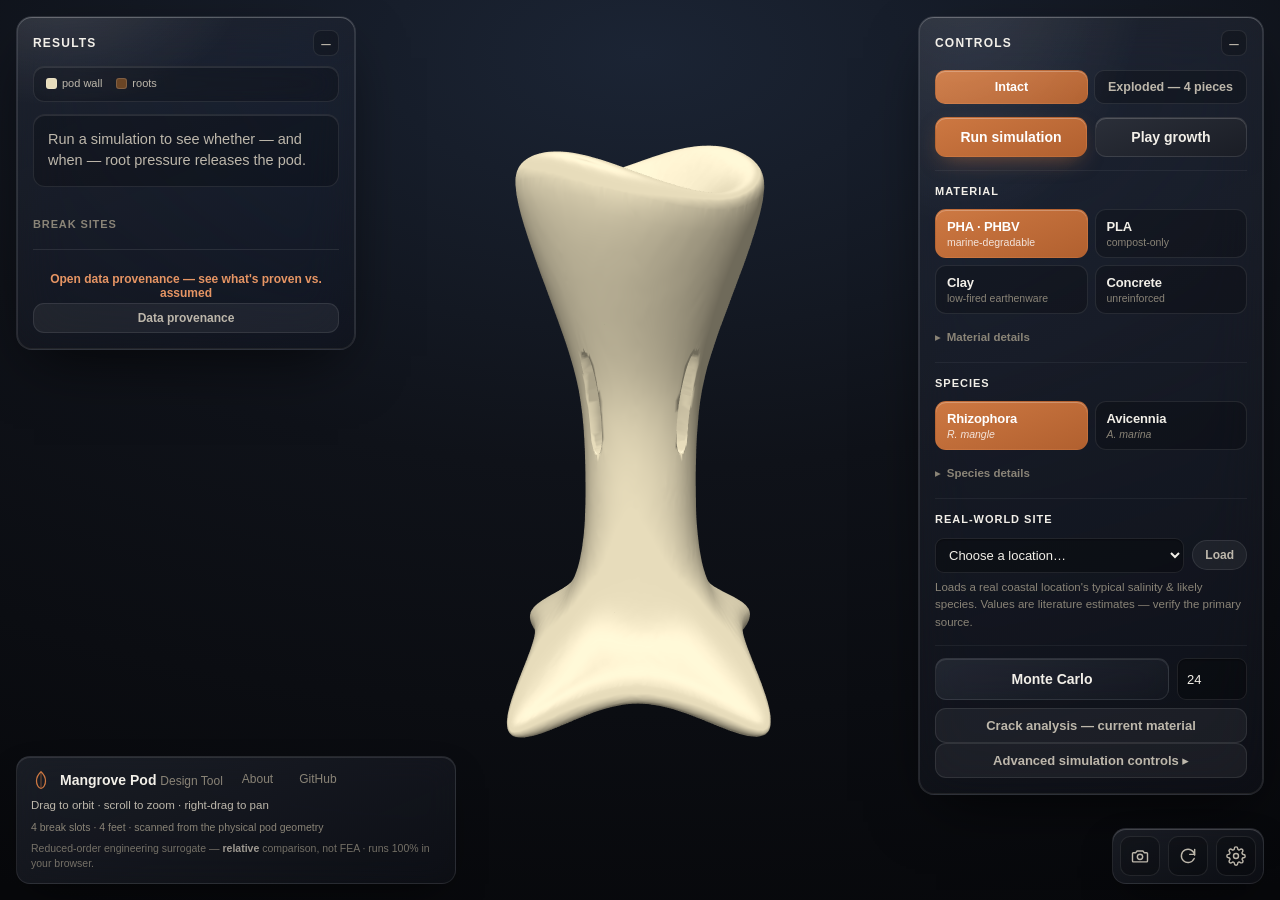
==== commit 4ffffad8: "Run scripts and site on the hypocotyl and the real geometry Run scripts: montecarlo now loads with t" ====
--- a/docs/index.html
+++ b/docs/index.html
@@ -5,8 +5,8 @@
 <meta name="viewport" content="width=device-width, initial-scale=1">
 <title>Mangrove Pod — Design Tool</title>
 <script src="https://cdn.plot.ly/plotly-2.35.2.min.js" charset="utf-8"></script>
-<link rel="stylesheet" href="static/base.css?v=44">
-<link rel="stylesheet" href="static/style.css?v=44">
+<link rel="stylesheet" href="static/base.css?v=53">
+<link rel="stylesheet" href="static/style.css?v=53">
 </head>
 <body class="tool-body">
 <div id="boot"><div class="boot-mark"></div><div id="bootmsg">Loading the pod &amp; booting the in-browser engine…</div></div>
@@ -321,10 +321,10 @@
   </div>
 </div>
 
-<script src="data/pod.js?v=44"></script>
-<script src="data/pieces.js?v=44"></script>
-<script src="data/podviz.js?v=44"></script>
-<script src="static/engine.js?v=44"></script>
-<script src="static/app.js?v=44"></script>
+<script src="data/pod.js?v=53"></script>
+<script src="data/pieces.js?v=53"></script>
+<script src="data/podviz.js?v=53"></script>
+<script src="static/engine.js?v=53"></script>
+<script src="static/app.js?v=53"></script>
 </body>
 </html>
